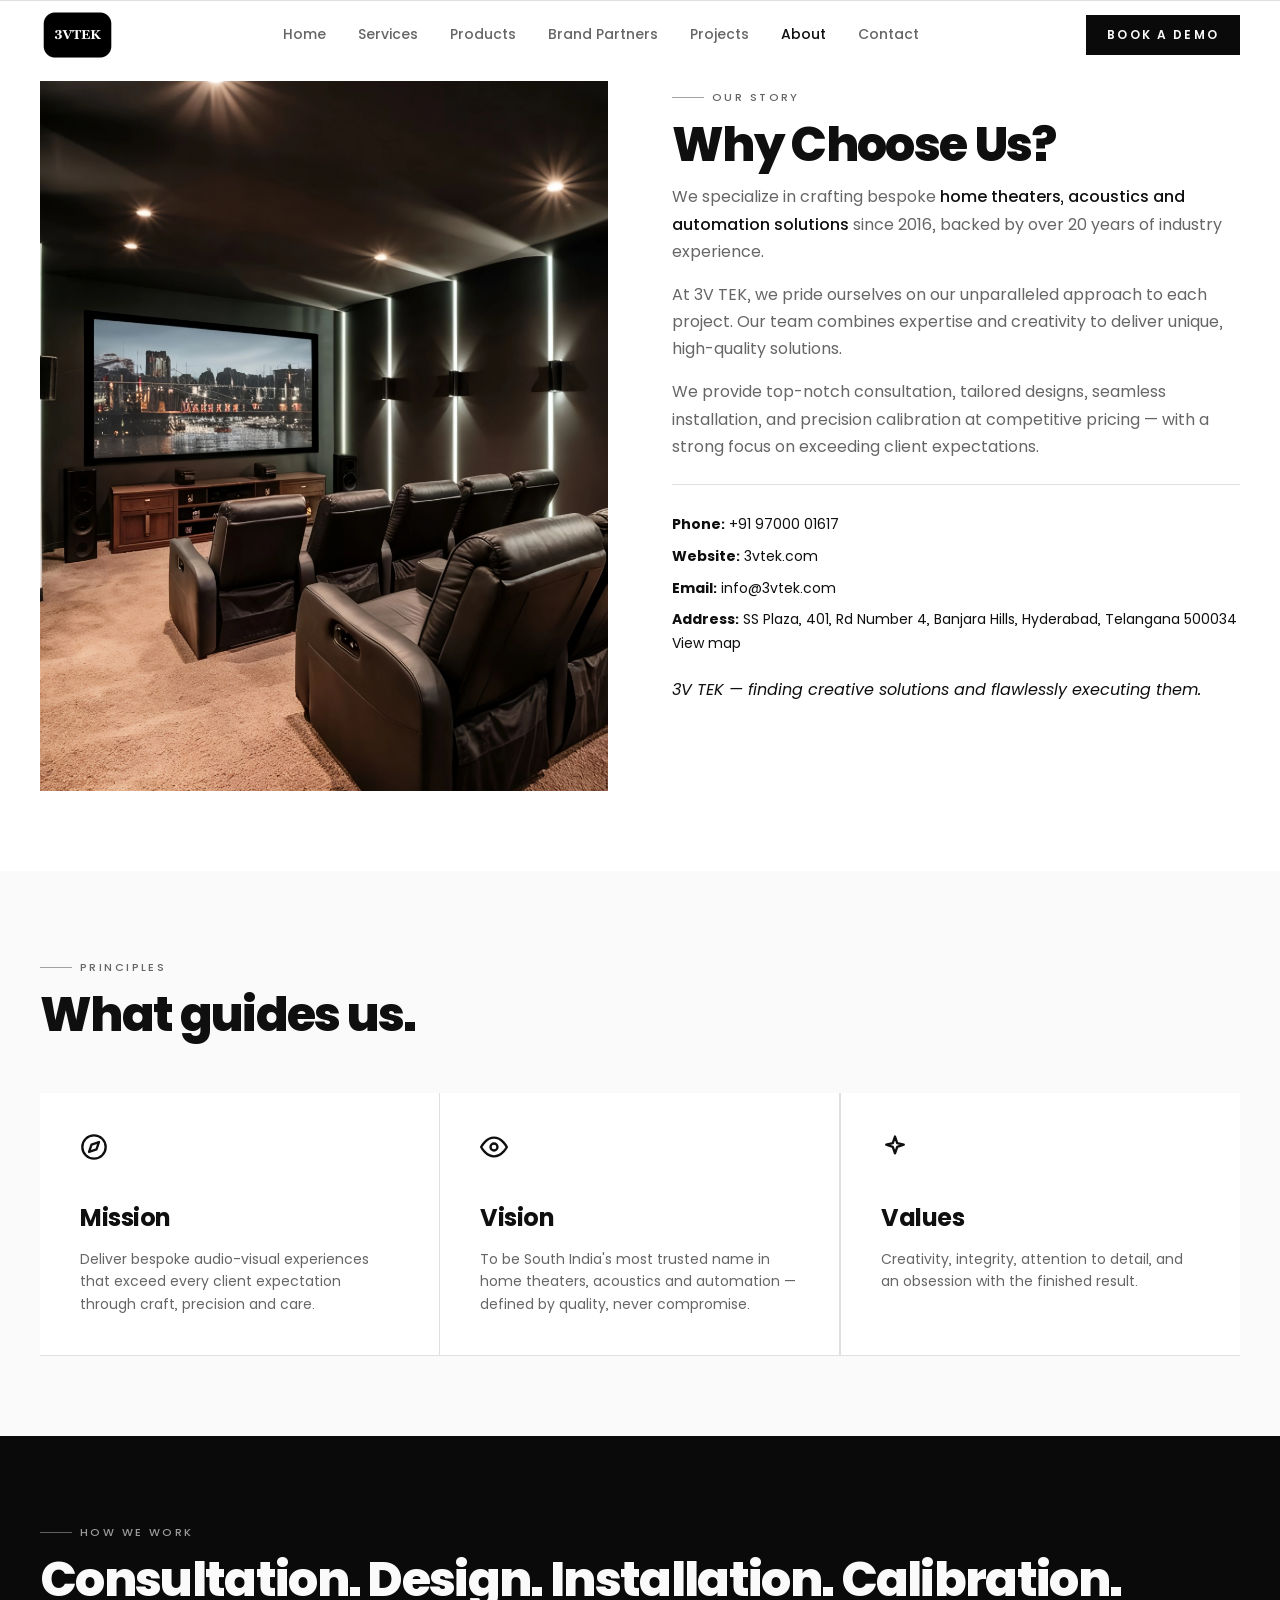
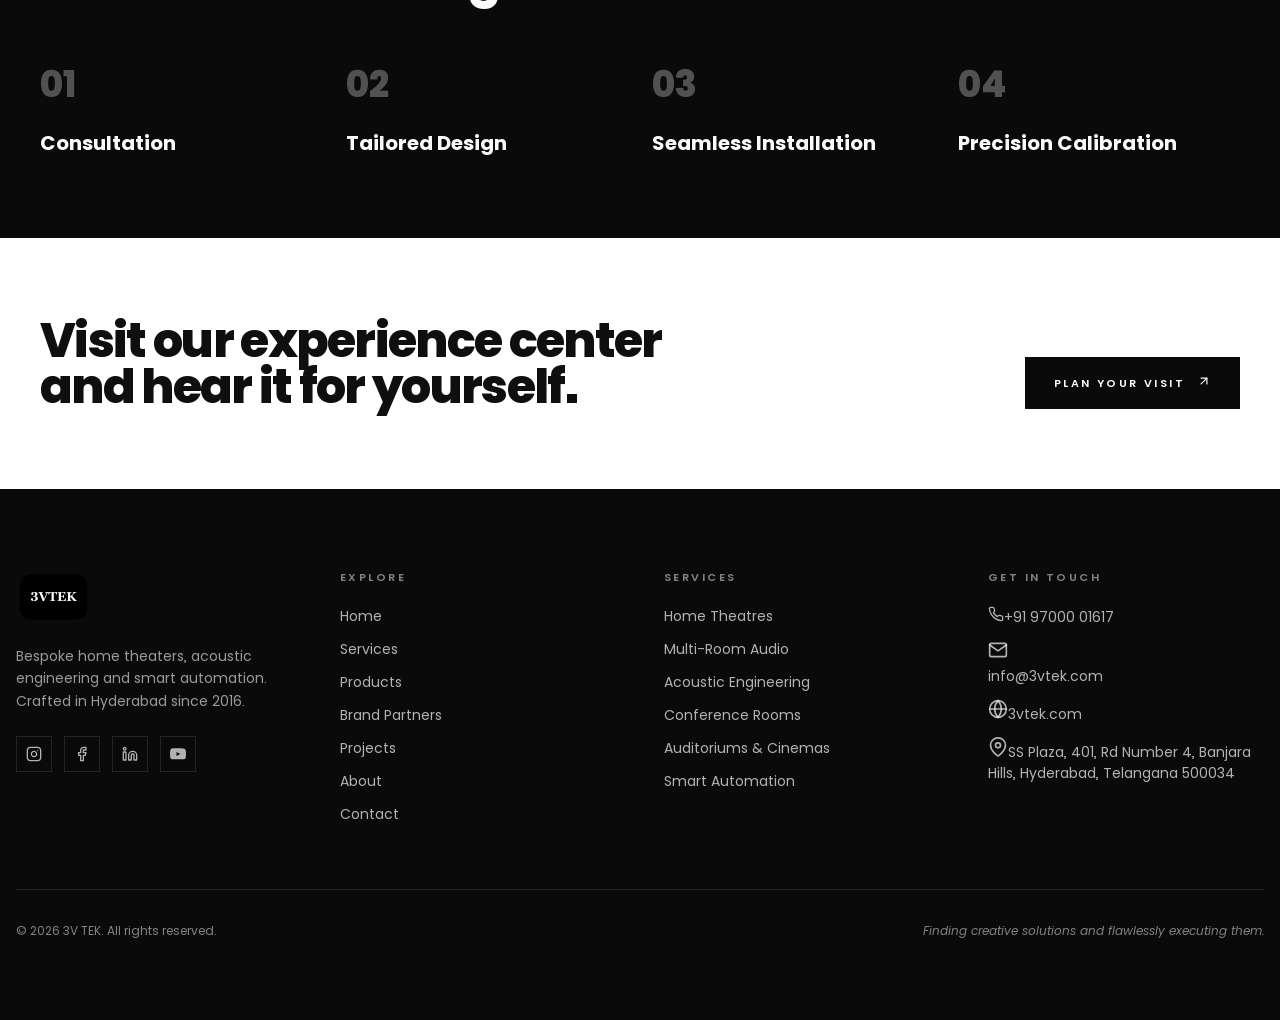
==== about.html @ 6e86623e "Initial Upload" ====
<!doctype html>
<html lang="en">

<head>
  <meta charset="UTF-8" />
  <meta name="viewport" content="width=device-width, initial-scale=1.0" />
  <title>About 3V TEK — Bespoke Home Theaters, Acoustics & Automation</title>
  <meta name="description"
    content="Since 2016 and backed by 20+ years of expertise, 3V TEK delivers bespoke home theaters, acoustic engineering and automation from our Banjara Hills experience center." />
  <link rel="canonical" href="https://3vtek.com/about" />
  <link rel="preconnect" href="https://fonts.googleapis.com" />
  <link rel="preconnect" href="https://fonts.gstatic.com" crossorigin />
  <link href="https://fonts.googleapis.com/css2?family=Poppins:wght@300;400;500;600;700;800;900&display=swap"
    rel="stylesheet" />
  <link rel="stylesheet" href="css/styles.css" />
</head>

<body>
  <!-- <section class="page-hero">
    <div class="container-3v" style="display:grid;gap:3rem;">
      <div class="reveal"><span class="eyebrow muted">About</span>
        <h1 class="text-balance"><span class="italic-light">Greetings from 3V TEK.</span></h1>
      </div>
      <div class="reveal" data-delay="120">
        <p style="max-width:32rem;">Crafting home theaters, acoustics and automation since 2016 — backed by 20+
          years of industry expertise.</p>
      </div>
    </div>
  </section> -->

  <section class="section border-t">
    <div class="container-3v about-grid">
      <div class="reveal">
        <div class="about-img">
          <img src="assets\Project-images\Home-Theatre.webp" alt="3V TEK experience center in Banjara Hills, Hyderabad"
            loading="lazy" />
        </div>
      </div>
      <div class="reveal story" data-delay="120">
        <span class="eyebrow muted">Our story</span>
        <h2 class="display text-balance">Why Choose Us?</h2>
        <p>We specialize in crafting bespoke <strong style="color:var(--foreground);font-weight:500;">home theaters,
            acoustics and automation solutions</strong> since 2016, backed by over 20 years of industry experience.</p>
        <p>At 3V TEK, we pride ourselves on our unparalleled approach to each project. Our team combines expertise and
          creativity to deliver unique, high-quality solutions.</p>
        <p>We provide top-notch consultation, tailored designs, seamless installation, and precision calibration at
          competitive pricing — with a strong focus on exceeding client expectations.</p>
        <div class="deets">
          <p><strong>Phone:</strong> <a href="tel:9700001617" class="link-underline">+91 97000 01617</a></p>
          <p><strong>Website:</strong> <a href="https://3vtek.com/" class="link-underline">3vtek.com</a></p>
          <p><strong>Email:</strong> <a href="mailto:info@3vtek.com" class="link-underline">info@3vtek.com</a></p>
          <p><strong>Address:</strong> SS Plaza, 401, Rd Number 4, Banjara Hills, Hyderabad, Telangana 500034<br /><a
              href="https://maps.app.goo.gl/NXw88sERJRh9C4dh9" target="_blank" rel="noreferrer"
              class="link-underline">View map</a></p>
        </div>
        <p style="margin-top:1.25rem;"><em style="color:var(--foreground);">3V TEK — finding creative solutions and
            flawlessly executing them.</em></p>
      </div>
    </div>
  </section>

  <section class="section bg-soft">
    <div class="container-3v">
      <div class="reveal"><span class="eyebrow muted">Principles</span>
        <h2 class="display mt-4">What guides us.</h2>
      </div>
      <div class="principles" id="principles"></div>
    </div>
  </section>

  <section class="section bg-ink">
    <div class="container-3v">
      <div class="reveal"><span class="eyebrow" style="color:rgba(250,250,250,0.6);">How we work</span>
        <h2 class="display mt-4">Consultation. Design. Installation. Calibration.</h2>
      </div>
      <div class="grid-4 mt-14" id="hww"></div>
    </div>
  </section>

  <section class="section">
    <div class="container-3v cta-end">
      <div class="reveal">
        <h2 class="display text-balance" style="max-width:40rem;">Visit our experience center and hear it for yourself.
        </h2>
      </div>
      <a href="contact.html" class="btn btn-ink">Plan your visit <span id="cta"></span></a>
    </div>
  </section>

  <script src="js/site.js"></script>
  <script>
    window.initSite();
    document.getElementById("cta").innerHTML = window.ICON.arrowUpRight;
    var pr = [{
        Icon: window.ICON.compass,
        t: "Mission",
        d: "Deliver bespoke audio-visual experiences that exceed every client expectation through craft, precision and care."
      },
      {
        Icon: window.ICON.eye,
        t: "Vision",
        d: "To be South India's most trusted name in home theaters, acoustics and automation — defined by quality, never compromise."
      },
      {
        Icon: window.ICON.sparkles,
        t: "Values",
        d: "Creativity, integrity, attention to detail, and an obsession with the finished result."
      },
    ];
    document.getElementById("principles").innerHTML = pr.map(function (p, i) {
      return '<div class="reveal" data-delay="' + (i * 80) + '">' + p.Icon + '<h3>' + p.t + '</h3><p>' + p.d +
        '</p></div>';
    }).join("");

    var hww = ["Consultation", "Tailored Design", "Seamless Installation", "Precision Calibration"];
    document.getElementById("hww").innerHTML = hww.map(function (s, i) {
      return '<div class="reveal" data-delay="' + (i * 80) +
        '"><div style="font-family:Poppins;font-weight:800;font-size:2.25rem;color:rgba(250,250,250,0.3);">0' + (i +
          1) + '</div><div style="margin-top:1rem;font-family:Poppins;font-size:1.25rem;font-weight:700;">' + s +
        '</div></div>';
    }).join("");

    window.initReveal();
  </script>
</body>

</html>
---- css/styles.css ----
/* 3V TEK — Static Site Styles (compiled, no Tailwind) */

:root {
  --background: #ffffff;
  --foreground: #0f0f0f;
  --muted: #f5f5f5;
  --muted-foreground: #666666;
  --border: #e0e0e0;
  --hairline: #e0e0e0;
  --hairline-dark: #242424;
  --ink: #0a0a0a;
  --ink-foreground: #fafafa;
  --paper: #ffffff;
  --paper-soft: #fafafa;
  --transition-smooth: cubic-bezier(0.22, 1, 0.36, 1);
  --shadow-soft: 0 10px 30px -12px rgba(0, 0, 0, 0.18);
  --shadow-elevated: 0 30px 60px -20px rgba(0, 0, 0, 0.35);
}

* {
  box-sizing: border-box;
  margin: 0;
  padding: 0;
}

html {
  scroll-behavior: smooth;
  -webkit-font-smoothing: antialiased;
  -moz-osx-font-smoothing: grayscale;
}

body {
  font-family: 'Poppins', system-ui, sans-serif;
  background: var(--background);
  color: var(--foreground);
  line-height: 1.5;
  font-feature-settings: "ss01", "cv11";
}

img,
video,
iframe {
  display: block;
  max-width: 100%;
}

a {
  color: inherit;
  text-decoration: none;
}

button {
  font: inherit;
  cursor: pointer;
  border: none;
  background: none;
  color: inherit;
}

input,
textarea,
select {
  font: inherit;
  color: inherit;
}

h1,
h2,
h3,
h4,
h5,
h6 {
  font-family: 'Poppins', sans-serif;
  letter-spacing: -0.02em;
  font-weight: 700;
}

::selection {
  background: var(--ink);
  color: var(--ink-foreground);
}

/* Layout helpers */
.container-3v {
  width: 100%;
  max-width: 1280px;
  margin: 0 auto;
  padding: 0 1.5rem;
}

@media (min-width: 768px) {
  .container-3v {
    padding: 0 2.5rem;
  }
}

.eyebrow {
  display: inline-flex;
  align-items: center;
  gap: .5rem;
  font-size: 11px;
  font-weight: 500;
  text-transform: uppercase;
  letter-spacing: 0.22em;
}

.eyebrow::before {
  content: "";
  display: inline-block;
  height: 1px;
  width: 32px;
  background: currentColor;
  opacity: .6;
}

.display {
  font-family: 'Poppins', sans-serif;
  font-weight: 800;
  letter-spacing: -0.035em;
  line-height: 0.95;
}

.italic-light {
  font-style: italic;
  font-weight: 300;
}

.text-balance {
  text-wrap: balance;
}

/* Links */
.link-underline {
  position: relative;
  display: inline-block;
}

.link-underline::after {
  content: "";
  position: absolute;
  left: 0;
  bottom: -2px;
  height: 1px;
  width: 100%;
  background: currentColor;
  transform: scaleX(0);
  transform-origin: right;
  transition: transform .5s var(--transition-smooth);
}

.link-underline:hover::after {
  transform: scaleX(1);
  transform-origin: left;
}

/* Buttons */
.btn {
  display: inline-flex;
  align-items: center;
  gap: .75rem;
  padding: 1rem 1.75rem;
  font-size: 11px;
  font-weight: 600;
  text-transform: uppercase;
  letter-spacing: 0.22em;
  transition: background .3s, color .3s, border-color .3s;
  border: 1px solid transparent;
}

.btn-ink {
  background: var(--ink);
  color: var(--ink-foreground);
}

.btn-ink:hover {
  background: rgba(10, 10, 10, 0.85);
}

.btn-ink-foreground {
  background: var(--ink-foreground);
  color: var(--ink);
}

.btn-ink-foreground:hover {
  background: rgba(250, 250, 250, 0.9);
}

.btn-outline-ink {
  border-color: var(--ink);
  color: var(--ink);
}

.btn-outline-ink:hover {
  background: var(--ink);
  color: var(--ink-foreground);
}

.btn-outline-light {
  border-color: rgba(250, 250, 250, 0.4);
  color: var(--ink-foreground);
}

.btn-outline-light:hover {
  border-color: var(--ink-foreground);
}

/* Glass / grain */
.glass {
  background: rgba(255, 255, 255, 0.7);
  backdrop-filter: saturate(140%) blur(14px);
  -webkit-backdrop-filter: saturate(140%) blur(14px);
}

.glass-dark {
  background: rgba(10, 10, 10, 0.55);
  backdrop-filter: saturate(140%) blur(14px);
}

.grain {
  position: relative;
}

.grain::after {
  content: "";
  position: absolute;
  inset: 0;
  pointer-events: none;
  opacity: .06;
  mix-blend-mode: overlay;
  background-image: url("data:image/svg+xml;utf8,<svg xmlns='http://www.w3.org/2000/svg' width='180' height='180'><filter id='n'><feTurbulence type='fractalNoise' baseFrequency='0.9' numOctaves='2' stitchTiles='stitch'/></filter><rect width='100%25' height='100%25' filter='url(%23n)' opacity='0.7'/></svg>");
}

/* Reveal */
.reveal {
  opacity: 0;
  transform: translateY(28px);
  transition: opacity .9s var(--transition-smooth), transform .9s var(--transition-smooth);
  will-change: opacity, transform;
}

.reveal.is-visible {
  opacity: 1;
  transform: translateY(0);
}

/* Animations */
@keyframes fade-in {
  from {
    opacity: 0;
    transform: translateY(12px);
  }

  to {
    opacity: 1;
    transform: translateY(0);
  }
}

@keyframes marquee {
  from {
    transform: translateX(0);
  }

  to {
    transform: translateX(-50%);
  }
}

.animate-fade-in {
  animation: fade-in .6s var(--transition-smooth) both;
}

/* Navbar */
.navbar {
  position: fixed;
  inset: 0 0 auto 0;
  z-index: 50;
  transition: all .5s var(--transition-smooth);
  padding: 0.75rem 0;
  background: transparent;
}

.navbar.scrolled {
  padding: .75rem 0;
  background: rgba(255, 255, 255, 0.7);
  backdrop-filter: saturate(140%) blur(14px);
  border-bottom: 1px solid var(--hairline);
}

.navbar.on-dark:not(.scrolled) {
  color: var(--ink-foreground);
}

.nav-row {
  display: flex;
  align-items: center;
  justify-content: space-between;
  gap: 1rem;
}

.brand {
  display: flex;
  align-items: center;
  gap: .5rem;
  height: 45px;
}

.brand-mark {
  display: grid;
  place-items: center;
  width: 36px;
  height: 36px;
  background: var(--ink);
  color: var(--ink-foreground);
  font-weight: 900;
  font-size: 13px;
  letter-spacing: -0.05em;
}

.brand-name {
  font-weight: 800;
  letter-spacing: -0.02em;
  font-size: 1rem;
}

.brand-logo {
  height: 50px;
  width: auto;
  max-width: 150px;
  object-fit: contain;
}

@media (min-width: 768px) {
  .brand-name {
    font-size: 1.125rem;
  }

  .brand-logo {
    max-width: 180px;
  }
}

.nav-links {
  display: none;
  gap: 2rem;
  align-items: center;
}

@media (min-width: 768px) {
  .nav-links {
    display: flex;
  }
}

.nav-links a {
  font-size: 14px;
  font-weight: 500;
  color: var(--muted-foreground);
  transition: color .3s;
}

.nav-links a.active,
.nav-links a:hover {
  color: var(--foreground);
}

.navbar.on-dark:not(.scrolled) .nav-links a {
  color: rgba(250, 250, 250, 0.7);
}

.navbar.on-dark:not(.scrolled) .nav-links a.active,
.navbar.on-dark:not(.scrolled) .nav-links a:hover {
  color: var(--ink-foreground);
}

.nav-cta {
  display: none;
}

@media (min-width: 768px) {
  .nav-cta {
    display: inline-flex;
    padding: .625rem 1.25rem;
    font-size: 12px;
    letter-spacing: 0.18em;
  }
}

.nav-toggle {
  display: grid;
  place-items: center;
  width: 40px;
  height: 40px;
}

@media (min-width: 768px) {
  .nav-toggle {
    display: none;
  }
}

.nav-toggle svg {
  width: 22px;
  height: 22px;
}

/* Mobile menu */
.mobile-menu {
  position: fixed;
  inset: 0;
  z-index: 40;
  background: var(--ink);
  color: var(--ink-foreground);
  display: flex;
  flex-direction: column;
  justify-content: space-between;
  padding: 7rem 0 3rem;
  opacity: 0;
  pointer-events: none;
  transition: opacity .5s var(--transition-smooth);
}

.mobile-menu.open {
  opacity: 1;
  pointer-events: auto;
}

.mobile-menu nav {
  display: flex;
  flex-direction: column;
  gap: .25rem;
}

.mobile-menu nav a {
  display: block;
  padding: .75rem 0;
  font-family: 'Poppins';
  font-weight: 800;
  font-size: 2.25rem;
  letter-spacing: -0.02em;
  color: rgba(250, 250, 250, 0.6);
  transform: translateY(16px);
  opacity: 0;
  transition: all .5s var(--transition-smooth);
}

.mobile-menu.open nav a {
  transform: translateY(0);
  opacity: 1;
}

.mobile-menu nav a.active {
  color: var(--ink-foreground);
}

.mobile-meta {
  font-size: 14px;
  color: rgba(250, 250, 250, 0.7);
  display: flex;
  flex-direction: column;
  gap: .5rem;
}

.mobile-meta .small {
  font-size: 12px;
}

/* Footer */
.footer {
  background: var(--ink);
  color: var(--ink-foreground);
}

.footer-wrap {
  padding: 5rem 1rem;
}

.footer-grid {
  display: grid;
  gap: 3rem;
  grid-template-columns: 1fr;
}

@media (min-width: 768px) {
  .footer-grid {
    grid-template-columns: repeat(4, 1fr);
  }
}

.footer h4 {
  font-size: 11px;
  font-weight: 600;
  text-transform: uppercase;
  letter-spacing: 0.22em;
  color: rgba(250, 250, 250, 0.5);
  margin-bottom: 1.25rem;
}

.footer ul {
  list-style: none;
  display: flex;
  flex-direction: column;
  gap: .75rem;
  font-size: 14px;
  color: rgba(250, 250, 250, 0.7);
}

.footer a:hover {
  color: var(--ink-foreground);
}

.footer .meta {
  margin-top: 1.25rem;
  font-size: 14px;
  line-height: 1.6;
  color: rgba(250, 250, 250, 0.6);
}

.footer-brand {
  height: 5cap;
  margin-bottom: 1rem;
}

.footer .socials {
  display: flex;
  gap: .75rem;
  margin-top: 1.5rem;
}

.footer .socials a {
  display: grid;
  place-items: center;
  width: 36px;
  height: 36px;
  border: 1px solid var(--hairline-dark);
  color: rgba(250, 250, 250, 0.7);
  transition: all .3s;
}

.footer .socials a:hover {
  background: var(--ink-foreground);
  color: var(--ink);
}

.footer-bottom {
  margin-top: 4rem;
  padding-top: 2rem;
  border-top: 1px solid var(--hairline-dark);
  font-size: 12px;
  color: rgba(250, 250, 250, 0.5);
  display: flex;
  flex-direction: column;
  gap: 1rem;
  align-items: flex-start;
  justify-content: space-between;
}

@media (min-width: 768px) {
  .footer-bottom {
    flex-direction: row;
    align-items: center;
  }
}

.footer-bottom .it {
  font-style: italic;
}

/* HERO (home) */
.hero {
  position: relative;
  height: 100vh;
  min-height: 640px;
  width: 100%;
  overflow: hidden;
  color: var(--ink-foreground);
}

.hero video,
.hero img.bg {
  position: absolute;
  inset: 0;
  height: 100%;
  width: 100%;
  object-fit: cover;
}

.hero .vignette {
  position: absolute;
  inset: 0;
  background: radial-gradient(ellipse at center, rgba(0, 0, 0, 0) 40%, rgba(0, 0, 0, 0.7) 100%);
}

.hero .ink-overlay {
  position: absolute;
  inset: 0;
  background: rgba(10, 10, 10, 0.6);
}

.hero-content {
  position: relative;
  z-index: 10;
  height: 100%;
  display: flex;
  align-items: flex-end;
  padding-bottom: 5rem;
}

@media (min-width: 768px) {
  .hero-content {
    padding-bottom: 7rem;
  }
}

.hero h1 {
  font-weight: 800;
  letter-spacing: -0.035em;
  line-height: 0.95;
  margin-top: 1.5rem;
  font-size: clamp(2.75rem, 8vw, 6.5rem);
}

.hero p {
  margin-top: 2rem;
  max-width: 36rem;
  font-size: 1rem;
  color: rgba(250, 250, 250, 0.75);
  line-height: 1.7;
}

@media (min-width: 768px) {
  .hero p {
    font-size: 1.125rem;
  }
}

.hero .cta-row {
  margin-top: 2.5rem;
  display: flex;
  flex-wrap: wrap;
  gap: 1rem;
}

.hero .scroll-hint {
  position: absolute;
  right: 1.5rem;
  bottom: 2rem;
  z-index: 10;
  display: none;
  align-items: center;
  gap: .75rem;
  font-size: 10px;
  text-transform: uppercase;
  letter-spacing: .3em;
  color: rgba(250, 250, 250, 0.6);
}

@media (min-width: 768px) {
  .hero .scroll-hint {
    display: flex;
  }
}

.hero .scroll-hint::before {
  content: "";
  height: 1px;
  width: 40px;
  background: currentColor;
}

/* Sections */
.section {
  padding: clamp(3.5rem, 5vw, 8rem) 0;
}

@media (min-width: 768px) {
  .section {
    padding: clamp(5rem, 6vw, 9rem) 0;
  }
}

.section-sm {
  padding: clamp(2.5rem, 4vw, 4.5rem) 0;
}

.section.bg-soft {
  background: var(--paper-soft);
}

.section.bg-ink {
  background: var(--ink);
  color: var(--ink-foreground);
}

.section.border-t {
  border-top: 1px solid var(--hairline);
}

.section.border-y {
  border-top: 1px solid var(--hairline);
  border-bottom: 1px solid var(--hairline);
}

.section .border-t-dark {
  border-top: 1px solid var(--hairline-dark);
}

.section h2.display {
  font-size: clamp(1.875rem, 4vw, 3rem);
}

.section h2.display.lg {
  font-size: clamp(2rem, 5vw, 4rem);
}

.section .lead {
  margin-top: 1.5rem;
  max-width: 42rem;
  color: var(--muted-foreground);
  line-height: 1.7;
}

.section.bg-ink .lead {
  color: rgba(250, 250, 250, 0.7);
}

.flex-between {
  display: flex;
  flex-wrap: wrap;
  align-items: flex-end;
  justify-content: space-between;
  gap: 1.5rem;
}

/* Page hero (interior pages) */
.page-hero {
  padding: 10rem 0 4rem;
}

@media (min-width: 768px) {
  .page-hero {
    padding: 13rem 0 6rem;
  }
}

.page-hero h1 {
  font-weight: 800;
  letter-spacing: -0.035em;
  line-height: 0.95;
  margin-top: 1.5rem;
  font-size: clamp(3rem, 7vw, 6rem);
}

.page-hero p {
  margin-top: 2rem;
  max-width: 42rem;
  color: var(--muted-foreground);
  line-height: 1.7;
  font-size: 1rem;
}

@media (min-width: 768px) {
  .page-hero p {
    font-size: 1.125rem;
  }
}

.page-hero.center {
  text-align: center;
}

.page-hero.center p {
  margin-left: auto;
  margin-right: auto;
}

/* Card grids */
.grid-3 {
  display: grid;
  gap: 1.5rem;
  grid-template-columns: 1fr;
}

@media (min-width: 768px) {
  .grid-3 {
    grid-template-columns: repeat(3, 1fr);
  }
}

.grid-2 {
  display: grid;
  gap: 1.5rem;
  grid-template-columns: 1fr;
}

@media (min-width: 768px) {
  .grid-2 {
    grid-template-columns: repeat(2, 1fr);
  }
}

.grid-4 {
  display: grid;
  gap: 1.5rem;
  grid-template-columns: 1fr 1fr;
}

@media (min-width: 768px) {
  .grid-4 {
    grid-template-columns: repeat(4, 1fr);
  }
}

/* Service / project image cards */
.image-card {
  position: relative;
  display: block;
  overflow: hidden;
  background: var(--ink);
  color: var(--ink-foreground);
}

.image-card .ratio {
  aspect-ratio: 4 / 5;
  overflow: hidden;
}

.image-card img {
  width: 100%;
  height: 100%;
  object-fit: cover;
  opacity: 0.7;
  transition: transform .7s var(--transition-smooth), opacity .7s;
}

.image-card:hover img {
  transform: scale(1.05);
  opacity: 0.9;
}

.image-card .overlay {
  position: absolute;
  inset: 0;
  background: linear-gradient(to top, var(--ink), rgba(10, 10, 10, 0.4) 50%, transparent);
}

.image-card .body {
  position: absolute;
  inset: 0;
  padding: 1.5rem;
  display: flex;
  flex-direction: column;
  justify-content: space-between;
}

@media (min-width: 768px) {
  .image-card .body {
    padding: 2rem;
  }
}

.image-card .body h3 {
  font-size: 1.5rem;
  font-weight: 800;
  letter-spacing: -0.02em;
}

@media (min-width: 768px) {
  .image-card .body h3 {
    font-size: 1.875rem;
  }
}

.image-card .body p {
  margin-top: .75rem;
  font-size: 14px;
  color: rgba(250, 250, 250, 0.75);
  line-height: 1.6;
}

.image-card .body .more {
  margin-top: 1.25rem;
  display: inline-flex;
  gap: .5rem;
  font-size: 11px;
  font-weight: 600;
  text-transform: uppercase;
  letter-spacing: 0.22em;
}

/* Acoustic small cards */
.tile {
  position: relative;
  display: block;
  overflow: hidden;
  background: var(--ink);
  color: var(--ink-foreground);
}

.tile .ratio {
  aspect-ratio: 5 / 4;
  overflow: hidden;
}

.tile img {
  width: 100%;
  height: 100%;
  object-fit: cover;
  opacity: 0.9;
  transition: transform .7s var(--transition-smooth), opacity .7s;
}

.tile:hover img {
  transform: scale(1.05);
  opacity: 1;
}

.tile .scrim {
  position: absolute;
  inset: 0;
  background: rgba(10, 10, 10, 0.3);
  transition: background .5s;
}

.tile:hover .scrim {
  background: rgba(10, 10, 10, 0.15);
}

.tile .label {
  position: absolute;
  left: 1.5rem;
  right: 1.5rem;
  bottom: 1.25rem;
  display: flex;
  align-items: center;
  justify-content: space-between;
}

.tile .label h3 {
  font-size: 1.125rem;
  font-weight: 800;
  letter-spacing: -0.02em;
}

@media (min-width: 768px) {
  .tile .label h3 {
    font-size: 1.25rem;
  }
}

/* Stats */
.stats-grid {
  margin-top: 4rem;
  display: grid;
  grid-template-columns: 1fr 1fr;
  gap: 3rem 1rem;
}

@media (min-width: 768px) {
  .stats-grid {
    grid-template-columns: repeat(4, 1fr);
  }
}

.stat-num {
  font-family: 'Poppins';
  font-weight: 800;
  letter-spacing: -0.03em;
  font-size: clamp(3rem, 6vw, 4.5rem);
}

.stat-label {
  margin-top: .75rem;
  font-size: 12px;
  text-transform: uppercase;
  letter-spacing: 0.22em;
  color: rgba(250, 250, 250, 0.55);
}

/* Marquee */
.marquee-section {
  padding: 3.5rem 0;
  border-top: 1px solid var(--hairline);
  border-bottom: 1px solid var(--hairline);
  overflow: hidden;
}

.marquee-mask {
  position: relative;
  display: flex;
  overflow: hidden;
  -webkit-mask-image: linear-gradient(to right, transparent, black 8%, black 92%, transparent);
  mask-image: linear-gradient(to right, transparent, black 8%, black 92%, transparent);
}

.marquee-track {
  display: flex;
  flex-shrink: 0;
  align-items: center;
  gap: 4rem;
  padding-right: 4rem;
  white-space: nowrap;
  animation: marquee 60s linear infinite;
}

.marquee-item {
  display: flex;
  place-items: center;
  flex-shrink: 0;
  object-fit: contain;
  padding: 0.5rem;
  align-items: center;
  justify-content: center;
  height: 5rem;
  width: 12rem;
}

.marquee-item img {
  max-height: 100%;
  max-width: 100%;
  object-fit: contain;
  opacity: 0.7;
  filter: grayscale(100%);
  transition: opacity .5s, filter .5s;
}

.marquee-mask:hover .marquee-track {
  animation-play-state: paused;
}

.marquee-item:hover img {
  opacity: 1;
  filter: none;
}

.marquee-fallback {
  font-family: 'Poppins';
  font-size: 1.125rem;
  font-weight: 700;
  letter-spacing: -0.02em;
  color: rgba(15, 15, 15, 0.8);
}

/* Testimonial */
.testimonial {
  text-align: center;
  max-width: 70rem;
  margin: 0 auto;
}

.testimonial .eyebrow {
  justify-content: center;
  margin: 0 auto 1.5rem;
  max-width: 18rem;
}

.testimonial p.quote {
  margin-top: 1.5rem;
  font-family: 'Poppins';
  /* font-weight: 800; */
  letter-spacing: -0.03em;
  line-height: 1.5;
  /* font-size: clamp(1rem, 2.4vw, 1.4rem); */
  max-width: 72ch;
}

.testimonial .who {
  margin-top: 1.5rem;
  font-size: 0.95rem;
  text-transform: uppercase;
  letter-spacing: 0.18em;
  color: var(--muted-foreground);
}

/* Process grid */
.process {
  display: grid;
  gap: 1px;
  background: var(--hairline);
  margin-top: 3.5rem;
}

@media (min-width: 768px) {
  .process {
    grid-template-columns: repeat(4, 1fr);
  }
}

.process>div {
  background: var(--background);
  padding: 2.5rem;
}

.process .num {
  font-family: 'Poppins';
  font-weight: 800;
  font-size: 3rem;
  color: rgba(15, 15, 15, 0.15);
}

.process h3 {
  margin-top: 1.5rem;
  font-size: 1.25rem;
  font-weight: 700;
}

.process p {
  margin-top: .5rem;
  font-size: 14px;
  color: var(--muted-foreground);
  line-height: 1.6;
}

/* About story image */
.about-grid {
  display: grid;
  gap: 3rem;
  grid-template-columns: 1fr;
}

@media (min-width: 768px) {
  .about-grid {
    grid-template-columns: 1fr 1fr;
    gap: 4rem;
  }
}

.about-img {
  aspect-ratio: 4/5;
  overflow: hidden;
  background: var(--ink);
}

.about-img img {
  width: 100%;
  height: 100%;
  object-fit: cover;
}

.story h2 {
  font-size: clamp(1.5rem, 3vw, 2.25rem);
  margin-top: 1rem;
}

.story p {
  margin-top: 1rem;
  color: var(--muted-foreground);
  line-height: 1.7;
}

.story .deets {
  border-top: 1px solid var(--hairline);
  padding-top: 1.25rem;
  margin-top: 1.5rem;
  font-size: 14px;
}

.story .deets p {
  margin-top: .5rem;
  color: var(--foreground);
}

.story em {
  font-style: italic;
}

/* Principles */
.principles {
  display: grid;
  gap: 1px;
  background: var(--hairline);
  margin-top: 3.5rem;
}

@media (min-width: 768px) {
  .principles {
    grid-template-columns: repeat(3, 1fr);
  }
}

.principles>div {
  background: var(--background);
  padding: 2.5rem;
}

.principles svg {
  width: 28px;
  height: 28px;
}

.principles h3 {
  margin-top: 2rem;
  font-size: 1.5rem;
  font-weight: 700;
}

.principles p {
  margin-top: .75rem;
  font-size: 14px;
  color: var(--muted-foreground);
  line-height: 1.6;
}

/* Contact form */
.contact-grid {
  display: grid;
  gap: 4rem;
  grid-template-columns: 1fr;
}

@media (min-width: 768px) {
  .contact-grid {
    grid-template-columns: 7fr 5fr;
  }
}

.contact-form .row {
  display: grid;
  gap: 1.5rem;
  grid-template-columns: 1fr;
}

@media (min-width: 640px) {
  .contact-form .row {
    grid-template-columns: 1fr 1fr;
  }
}

.contact-form label {
  display: block;
  font-size: 11px;
  font-weight: 600;
  text-transform: uppercase;
  letter-spacing: 0.22em;
  color: var(--muted-foreground);
}

.contact-form .field {
  margin-top: 1.5rem;
}

.contact-form .row .field {
  margin-top: 0;
}

.contact-form input,
.contact-form textarea {
  display: block;
  width: 100%;
  background: transparent;
  border: 0;
  border-bottom: 1px solid var(--hairline);
  padding: .75rem 0;
  font-size: 1rem;
  outline: none;
  transition: border-color .3s;
  margin-top: .5rem;
  border-radius: 0;
  resize: none;
}

.contact-form input:focus,
.contact-form textarea:focus {
  border-color: var(--ink);
}

.contact-form button {
  margin-top: 2rem;
}

.contact-info {
  padding-top: 0;
}

@media (min-width: 768px) {
  .contact-info {
    padding-left: 2.5rem;
    border-left: 1px solid var(--hairline);
  }
}

.contact-info ul {
  list-style: none;
  margin-top: 2rem;
  display: flex;
  flex-direction: column;
  gap: 1.75rem;
}

.contact-info li {
  display: flex;
  gap: 1rem;
  align-items: flex-start;
}

.contact-info li svg {
  width: 20px;
  height: 20px;
  margin-top: .25rem;
  flex-shrink: 0;
}

.contact-info .lbl {
  font-size: 11px;
  text-transform: uppercase;
  letter-spacing: 0.22em;
  color: var(--muted-foreground);
}

.contact-info a {
  display: block;
  margin-top: .25rem;
}

.contact-info .big {
  font-family: 'Poppins';
  font-weight: 600;
  font-size: 1.125rem;
}

.contact-note {
  margin-top: 2.5rem;
  padding: 1.25rem;
  background: var(--paper-soft);
  border: 1px solid var(--hairline);
  font-size: 14px;
  color: var(--muted-foreground);
  line-height: 1.6;
}

.contact-note strong {
  color: var(--foreground);
}

.map-wrap {
  aspect-ratio: 16/7;
  background: var(--paper-soft);
}

.map-wrap iframe {
  width: 100%;
  height: 100%;
  border: 0;
  filter: grayscale(100%);
}

/* Toast */
.toast-root {
  position: fixed;
  right: 1rem;
  bottom: 1rem;
  z-index: 200;
  display: flex;
  flex-direction: column;
  gap: .5rem;
}

.toast {
  background: var(--ink);
  color: var(--ink-foreground);
  padding: 1rem 1.25rem;
  box-shadow: var(--shadow-elevated);
  min-width: 260px;
  max-width: 360px;
  opacity: 0;
  transform: translateY(10px);
  transition: all .35s var(--transition-smooth);
}

.toast.show {
  opacity: 1;
  transform: translateY(0);
}

.toast .t-title {
  font-size: 13px;
  font-weight: 600;
}

.toast .t-desc {
  font-size: 12px;
  color: rgba(250, 250, 250, 0.7);
  margin-top: .25rem;
}

.toast.error {
  background: #b91c1c;
  color: white;
}

/* Brand Partners grid */
.brand-grid {
  display: grid;
  gap: 1px;
  background: var(--hairline);
  grid-template-columns: repeat(2, 1fr);
}

@media (min-width: 640px) {
  .brand-grid {
    grid-template-columns: repeat(3, 1fr);
  }
}

@media (min-width: 768px) {
  .brand-grid {
    grid-template-columns: repeat(4, 1fr);
  }
}

@media (min-width: 1024px) {
  .brand-grid {
    grid-template-columns: repeat(5, 1fr);
  }
}

.brand-cell {
  position: relative;
  display: flex;
  align-items: center;
  justify-content: center;
  aspect-ratio: 5/3;
  background: var(--background);
  padding: 1.5rem;
  overflow: hidden;
  transition: all .5s;
}

.brand-cell .sweep {
  position: absolute;
  inset: 0;
  transform: translateX(-100%);
  pointer-events: none;
  background: linear-gradient(to right, transparent, rgba(15, 15, 15, 0.05), transparent);
  transition: transform .7s var(--transition-smooth);
}

.brand-cell:hover .sweep {
  transform: translateX(100%);
}

.brand-cell .corner {
  position: absolute;
  width: 12px;
  height: 12px;
  border: 0 solid var(--hairline);
  opacity: 0;
  transition: opacity .5s;
}

.brand-cell:hover .corner {
  opacity: 1;
}

.brand-cell .c-tl {
  left: 8px;
  top: 8px;
  border-left-width: 1px;
  border-top-width: 1px;
}

.brand-cell .c-tr {
  right: 8px;
  top: 8px;
  border-right-width: 1px;
  border-top-width: 1px;
}

.brand-cell .c-bl {
  left: 8px;
  bottom: 8px;
  border-left-width: 1px;
  border-bottom-width: 1px;
}

.brand-cell .c-br {
  right: 8px;
  bottom: 8px;
  border-right-width: 1px;
  border-bottom-width: 1px;
}

.brand-cell img {
  position: relative;
  max-height: 48px;
  width: auto;
  max-width: 75%;
  object-fit: contain;
  opacity: 0.8;
  filter: grayscale(100%);
  transition: all .5s var(--transition-smooth);
}

@media (min-width: 768px) {
  .brand-cell img {
    max-height: 56px;
  }
}

.brand-cell:hover img {
  opacity: 1;
  filter: none;
  transform: scale(1.1);
}

.brand-cell .wordmark {
  position: relative;
  font-family: 'Poppins';
  font-weight: 800;
  font-size: 1rem;
  letter-spacing: -0.02em;
  color: rgba(15, 15, 15, 0.85);
  text-align: center;
}

@media (min-width: 768px) {
  .brand-cell .wordmark {
    font-size: 1.125rem;
  }
}

.brand-cell .label-hover {
  position: absolute;
  left: 50%;
  bottom: 8px;
  transform: translateX(-50%) translateY(8px);
  font-size: 9px;
  font-weight: 600;
  text-transform: uppercase;
  letter-spacing: 0.22em;
  color: var(--muted-foreground);
  opacity: 0;
  transition: all .5s;
}

.brand-cell:hover .label-hover {
  transform: translateX(-50%) translateY(0);
  opacity: 1;
}

.brand-stats {
  margin-top: 2.5rem;
  display: flex;
  align-items: center;
  justify-content: center;
  gap: 1.5rem;
  font-size: 12px;
  font-weight: 600;
  text-transform: uppercase;
  letter-spacing: 0.22em;
  color: var(--muted-foreground);
}

.brand-stats .num {
  font-family: 'Poppins';
  font-size: 1.5rem;
  font-weight: 800;
  color: var(--foreground);
  margin-right: .5rem;
}

.brand-stats .sep {
  width: 1px;
  height: 12px;
  background: var(--hairline);
}

/* Products page */
.filter-bar {
  position: sticky;
  top: 64px;
  z-index: 30;
  background: rgba(255, 255, 255, 0.85);
  backdrop-filter: blur(10px);
  border-top: 1px solid var(--hairline);
  border-bottom: 1px solid var(--hairline);
}

.chip-row {
  overflow-x: auto;
  scrollbar-width: thin;
}

.chips {
  display: flex;
  min-width: max-content;
  gap: .5rem;
  padding: 1rem 0;
  align-items: center;
}

.chip {
  padding: .5rem 1rem;
  font-size: 11px;
  font-weight: 600;
  text-transform: uppercase;
  letter-spacing: 0.2em;
  color: var(--muted-foreground);
  transition: all .3s;
  white-space: nowrap;
}

.chip:hover {
  color: var(--foreground);
}

.chip.active {
  background: var(--ink);
  color: var(--ink-foreground);
}

.chip-sm {
  padding: .375rem .75rem;
  font-size: 10px;
  border: 1px solid var(--hairline);
}

.chip-sm.active {
  background: var(--ink);
  color: var(--ink-foreground);
  border-color: var(--ink);
}

.chip-sm:hover {
  border-color: var(--ink);
  color: var(--foreground);
}

.tools-row {
  display: flex;
  flex-direction: column;
  gap: .75rem;
  padding: .75rem 0;
  border-top: 1px solid var(--hairline);
}

@media (min-width: 768px) {
  .tools-row {
    flex-direction: row;
    align-items: center;
    justify-content: space-between;
  }
}

.tool-group {
  display: flex;
  flex-wrap: wrap;
  align-items: center;
  gap: .5rem;
}

.search-wrap {
  position: relative;
}

.search-wrap svg {
  position: absolute;
  left: .75rem;
  top: 50%;
  transform: translateY(-50%);
  width: 16px;
  height: 16px;
  color: var(--muted-foreground);
  pointer-events: none;
}

.search-wrap input {
  height: 40px;
  min-width: 240px;
  border: 1px solid var(--hairline);
  background: var(--background);
  padding: 0 .75rem 0 2.25rem;
  font-size: 14px;
  outline: none;
  transition: border-color .3s;
}

.search-wrap input:focus {
  border-color: var(--ink);
}

@media (min-width: 768px) {
  .search-wrap input {
    width: 18rem;
  }
}

.dropdown {
  position: relative;
}

.dropdown-btn {
  display: inline-flex;
  align-items: center;
  gap: .5rem;
  height: 40px;
  padding: 0 1rem;
  border: 1px solid var(--hairline);
  font-size: 12px;
  font-weight: 600;
  text-transform: uppercase;
  letter-spacing: 0.18em;
  transition: all .3s;
}

.dropdown-btn:hover {
  border-color: var(--ink);
  background: var(--ink);
  color: var(--ink-foreground);
}

.dropdown-btn .badge {
  margin-left: .25rem;
  background: rgba(250, 250, 250, 0.15);
  padding: 2px 8px;
  border-radius: 999px;
  font-size: 10px;
}

.dropdown-panel {
  position: absolute;
  top: calc(100% + 4px);
  left: 0;
  min-width: 16rem;
  background: var(--background);
  border: 1px solid var(--hairline);
  box-shadow: var(--shadow-soft);
  padding: .5rem;
  z-index: 40;
  max-height: 320px;
  overflow-y: auto;
  display: none;
}

.dropdown.open .dropdown-panel {
  display: block;
}

.dropdown-panel label {
  display: flex;
  align-items: center;
  gap: .75rem;
  padding: .5rem;
  font-size: 14px;
  cursor: pointer;
}

.dropdown-panel label:hover {
  background: var(--muted);
}

.dropdown-panel .clear {
  width: 100%;
  text-align: left;
  padding: .5rem;
  font-size: 12px;
  text-transform: uppercase;
  letter-spacing: 0.18em;
  color: var(--muted-foreground);
  border-top: 1px solid var(--hairline);
}

select.sort {
  height: 40px;
  padding: 0 .75rem;
  border: 1px solid var(--hairline);
  background: var(--background);
  font-size: 12px;
  text-transform: uppercase;
  letter-spacing: 0.18em;
  outline: none;
  min-width: 180px;
  border-radius: 0;
  appearance: none;
  -webkit-appearance: none;
  background-image: url("data:image/svg+xml;utf8,<svg xmlns='http://www.w3.org/2000/svg' width='10' height='6' viewBox='0 0 10 6'><path fill='%23666' d='M0 0l5 6 5-6z'/></svg>");
  background-repeat: no-repeat;
  background-position: right .75rem center;
  padding-right: 1.75rem;
}

.products-grid {
  display: grid;
  gap: 1px;
  background: var(--hairline);
  grid-template-columns: 1fr;
}

@media (min-width: 640px) {
  .products-grid {
    grid-template-columns: repeat(2, 1fr);
  }
}

@media (min-width: 768px) {
  .products-grid {
    grid-template-columns: repeat(3, 1fr);
  }
}

@media (min-width: 1024px) {
  .products-grid {
    grid-template-columns: repeat(4, 1fr);
  }
}

.product-card {
  position: relative;
  display: flex;
  flex-direction: column;
  height: 100%;
  background: var(--background);
}

.product-card .img-wrap {
  position: relative;
  aspect-ratio: 1/1;
  overflow: hidden;
  background: var(--paper-soft);
}

.product-card .img-wrap img {
  width: 100%;
  height: 100%;
  object-fit: cover;
  filter: grayscale(100%);
  transition: all .7s var(--transition-smooth);
}

.product-card:hover .img-wrap img {
  filter: none;
  transform: scale(1.04);
}

.product-card .badges {
  position: absolute;
  left: .75rem;
  top: .75rem;
  display: flex;
  flex-wrap: wrap;
  gap: 6px;
}

.product-card .badges span {
  background: var(--ink);
  color: var(--ink-foreground);
  font-size: 9px;
  font-weight: 600;
  text-transform: uppercase;
  letter-spacing: 0.18em;
  padding: 4px 8px;
}

.product-card .view {
  position: absolute;
  left: 0;
  right: 0;
  bottom: 0;
  transform: translateY(100%);
  background: rgba(10, 10, 10, 0.95);
  color: var(--ink-foreground);
  text-align: center;
  padding: .75rem 1rem;
  font-size: 11px;
  font-weight: 600;
  text-transform: uppercase;
  letter-spacing: 0.22em;
  transition: transform .5s var(--transition-smooth);
}

.product-card:hover .view {
  transform: translateY(0);
}

.product-card .body {
  padding: 1.25rem;
  display: flex;
  flex-direction: column;
  flex: 1;
  justify-content: space-between;
  gap: 1rem;
}

.product-card .cat {
  font-size: 10px;
  font-weight: 600;
  text-transform: uppercase;
  letter-spacing: 0.22em;
  color: var(--muted-foreground);
}

.product-card h3 {
  font-family: 'Poppins';
  font-size: 1.125rem;
  font-weight: 800;
  letter-spacing: -0.02em;
}

.product-card .brand-name {
  margin-top: .25rem;
  font-size: 12px;
  text-transform: uppercase;
  letter-spacing: 0.2em;
  color: var(--muted-foreground);
}

.empty-state {
  display: flex;
  flex-direction: column;
  align-items: center;
  justify-content: center;
  padding: 6rem 0;
  text-align: center;
}

.empty-state h3 {
  font-family: 'Poppins';
  font-size: 1.875rem;
  font-weight: 800;
  letter-spacing: -0.02em;
}

.empty-state p {
  margin-top: .75rem;
  max-width: 28rem;
  font-size: 14px;
  color: var(--muted-foreground);
}

.load-more-wrap {
  margin-top: 4rem;
  display: flex;
  justify-content: center;
}

.results-count {
  font-size: 12px;
  color: var(--muted-foreground);
}

.results-count strong {
  color: var(--foreground);
}

/* Projects */
.proj-grid {
  display: grid;
  gap: 1rem;
  grid-auto-rows: 260px;
  grid-template-columns: 1fr;
}

@media (min-width: 640px) {
  .proj-grid {
    grid-template-columns: repeat(2, 1fr);
  }
}

@media (min-width: 768px) {
  .proj-grid {
    grid-auto-rows: 300px;
    grid-template-columns: repeat(3, 1fr);
  }
}

@media (min-width: 1024px) {
  .proj-grid {
    grid-auto-rows: 340px;
  }
}

.proj-grid .row-span-2 {
  grid-row: span 2;
}

.proj-card {
  position: relative;
  overflow: hidden;
  background: var(--ink);
  text-align: left;
}

.proj-card img {
  width: 100%;
  height: 100%;
  object-fit: cover;
  transition: transform .7s var(--transition-smooth);
}

.proj-card:hover img {
  transform: scale(1.05);
}

.proj-card .scrim {
  position: absolute;
  inset: 0;
  background: linear-gradient(to top, rgba(10, 10, 10, 0.9), rgba(10, 10, 10, 0.2) 50%, transparent);
  opacity: 0;
  transition: opacity .5s;
}

.proj-card:hover .scrim {
  opacity: 1;
}

.proj-card .meta {
  position: absolute;
  left: 1.5rem;
  right: 1.5rem;
  bottom: 1.5rem;
  transform: translateY(12px);
  opacity: 0;
  transition: all .5s;
  color: var(--ink-foreground);
}

.proj-card:hover .meta {
  transform: translateY(0);
  opacity: 1;
}

.proj-card .meta span {
  font-size: 10px;
  text-transform: uppercase;
  letter-spacing: 0.22em;
  color: rgba(250, 250, 250, 0.7);
}

.proj-card .meta h3 {
  margin-top: .25rem;
  font-family: 'Poppins';
  font-size: 1.125rem;
  font-weight: 700;
  letter-spacing: -0.02em;
}

@media (min-width: 768px) {
  .proj-card .meta h3 {
    font-size: 1.25rem;
  }
}

/* Lightbox */
.lightbox {
  position: fixed;
  inset: 0;
  z-index: 60;
  display: none;
  align-items: center;
  justify-content: center;
  background: rgba(10, 10, 10, 0.9);
  padding: 1rem;
}

.lightbox.open {
  display: flex;
  animation: fade-in .3s;
}

.lightbox .close {
  position: absolute;
  right: 1.25rem;
  top: 1.25rem;
  display: grid;
  place-items: center;
  width: 44px;
  height: 44px;
  background: var(--ink-foreground);
  color: var(--ink);
}

.lightbox-inner {
  position: relative;
  max-height: 88vh;
  width: 100%;
  max-width: 64rem;
}

.lightbox-inner img {
  max-height: 80vh;
  width: 100%;
  object-fit: cover;
}

.lightbox-inner .info {
  background: var(--ink-foreground);
  color: var(--ink);
  padding: 1.25rem;
}

.lightbox-inner .info span {
  font-size: 10px;
  text-transform: uppercase;
  letter-spacing: 0.22em;
  color: var(--muted-foreground);
}

.lightbox-inner .info h3 {
  margin-top: .25rem;
  font-family: 'Poppins';
  font-size: 1.25rem;
  font-weight: 700;
}

/* Product detail */
.crumbs {
  padding: 8rem 0 0;
}

@media (min-width: 768px) {
  .crumbs {
    padding: 10rem 0 0;
  }
}

.crumbs nav {
  display: flex;
  align-items: center;
  gap: .5rem;
  font-size: 11px;
  text-transform: uppercase;
  letter-spacing: 0.22em;
  color: var(--muted-foreground);
}

.crumbs nav .sep {
  color: var(--muted-foreground);
}

.crumbs nav .current {
  color: var(--foreground);
}

.detail-grid {
  display: grid;
  gap: 2.5rem;
  grid-template-columns: 1fr;
  padding: 3rem 0 4rem;
}

@media (min-width: 1024px) {
  .detail-grid {
    grid-template-columns: 1fr 1fr;
    gap: 4rem;
  }
}

.gallery .main {
  position: relative;
  aspect-ratio: 1/1;
  width: 100%;
  overflow: hidden;
  border: 1px solid var(--hairline);
  background: var(--paper-soft);
  display: block;
}

.gallery .main img {
  width: 100%;
  height: 100%;
  object-fit: cover;
  transition: transform .7s var(--transition-smooth);
}

.gallery .arrow {
  position: absolute;
  top: 50%;
  transform: translateY(-50%);
  width: 40px;
  height: 40px;
  display: grid;
  place-items: center;
  background: rgba(255, 255, 255, 0.9);
  color: var(--foreground);
  transition: all .3s;
}

.gallery .arrow.left {
  left: .75rem;
}

.gallery .arrow.right {
  right: .75rem;
}

.gallery .arrow:hover {
  background: var(--ink);
  color: var(--ink-foreground);
}

.gallery .thumbs {
  margin-top: 1rem;
  display: grid;
  grid-template-columns: repeat(5, 1fr);
  gap: .5rem;
}

.gallery .thumbs button {
  aspect-ratio: 1/1;
  overflow: hidden;
  border: 1px solid var(--hairline);
  background: var(--paper-soft);
}

.gallery .thumbs button.active {
  border-color: var(--ink);
}

.gallery .thumbs img {
  width: 100%;
  height: 100%;
  object-fit: cover;
}

.detail-meta h1 {
  font-family: 'Poppins';
  font-weight: 800;
  letter-spacing: -0.035em;
  line-height: 0.95;
  margin-top: 1.25rem;
  font-size: clamp(2rem, 4vw, 3.75rem);
}

.detail-meta .brand-line {
  margin-top: .75rem;
  font-size: 14px;
  text-transform: uppercase;
  letter-spacing: 0.22em;
  color: var(--muted-foreground);
}

.detail-meta .badges {
  margin-top: 1.25rem;
  display: flex;
  flex-wrap: wrap;
  gap: .5rem;
}

.detail-meta .badges span {
  background: var(--ink);
  color: var(--ink-foreground);
  padding: 4px 10px;
  font-size: 10px;
  font-weight: 600;
  text-transform: uppercase;
  letter-spacing: 0.2em;
}

.detail-meta .desc {
  margin-top: 2rem;
  font-size: 1rem;
  line-height: 1.7;
  color: rgba(15, 15, 15, 0.9);
}

.detail-meta .ctas {
  margin-top: 2.5rem;
  display: flex;
  flex-direction: column;
  gap: .75rem;
}

@media (min-width: 640px) {
  .detail-meta .ctas {
    flex-direction: row;
  }
}

.detail-meta .note {
  margin-top: 1.5rem;
  font-size: 12px;
  color: var(--muted-foreground);
  line-height: 1.6;
}

.specs-grid {
  display: grid;
  gap: 1px;
  background: var(--hairline);
  border: 1px solid var(--hairline);
  margin-top: 2.5rem;
  grid-template-columns: 1fr;
}

@media (min-width: 768px) {
  .specs-grid {
    grid-template-columns: 1fr 1fr;
  }
}

.specs-grid>div {
  background: var(--background);
  padding: 1rem 1.25rem;
  display: flex;
  align-items: baseline;
  justify-content: space-between;
  gap: 1.5rem;
}

.specs-grid dt {
  font-size: 11px;
  text-transform: uppercase;
  letter-spacing: 0.22em;
  color: var(--muted-foreground);
  font-weight: 600;
}

.specs-grid dd {
  font-size: 14px;
  font-weight: 500;
  text-align: right;
}

.related-grid {
  display: grid;
  gap: 1px;
  background: var(--hairline);
  margin-top: 2.5rem;
  grid-template-columns: 1fr;
}

@media (min-width: 640px) {
  .related-grid {
    grid-template-columns: repeat(2, 1fr);
  }
}

@media (min-width: 1024px) {
  .related-grid {
    grid-template-columns: repeat(4, 1fr);
  }
}

/* CTA bottom */
.cta-end {
  display: flex;
  flex-direction: column;
  align-items: flex-start;
  justify-content: space-between;
  gap: 2rem;
}

@media (min-width: 768px) {
  .cta-end {
    flex-direction: row;
    align-items: flex-end;
  }
}

.cta-end h2 {
  max-width: 36rem;
  font-size: clamp(1.875rem, 4vw, 3rem);
}

/* Misc */
.muted {
  color: var(--muted-foreground);
}

.mt-4 {
  margin-top: 1rem;
}

.mt-6 {
  margin-top: 1.5rem;
}

.mt-8 {
  margin-top: 2rem;
}

.mt-10 {
  margin-top: 2.5rem;
}

.mt-14 {
  margin-top: 3.5rem;
}

.mt-16 {
  margin-top: 4rem;
}

.text-center {
  text-align: center;
}

.hidden {
  display: none !important;
}

/* Counters */
.counter {
  display: inline-block;
}

/* ============================================================
   PRODUCT CATEGORY PAGE  (product_catagery.html)
   Added at end — matches existing site tokens/fonts
   ============================================================ */

/* Showcase wrapper */
.cat-showcase {
  border-top: 1px solid var(--hairline);
}

/* Each row */
.cat-row {
  display: grid;
  grid-template-columns: 1fr 1fr;
  min-height: 480px;
  border-bottom: 1px solid var(--hairline);
  overflow: hidden;
}

/* Flip layout for even rows */
.cat-row--flip .cat-row__text {
  order: 2;
}

.cat-row--flip .cat-row__img {
  order: 1;
}

/* ── Text side ── */
.cat-row__text {
  padding: 5rem 4rem;
  display: flex;
  flex-direction: column;
  justify-content: center;
  background: var(--background);
  position: relative;
  transition: background 0.4s var(--transition-smooth);
}

.cat-row:hover .cat-row__text {
  background: var(--paper-soft);
}

/* Animated left accent bar on hover */
.cat-row__text::before {
  content: '';
  position: absolute;
  left: 0;
  top: 15%;
  height: 70%;
  width: 3px;
  background: var(--ink);
  border-radius: 0 2px 2px 0;
  transform: scaleY(0);
  transform-origin: top;
  transition: transform 0.5s var(--transition-smooth);
}

.cat-row:hover .cat-row__text::before {
  transform: scaleY(1);
}

/* Number / eyebrow */
.cat-row__num {
  color: var(--muted-foreground);
  margin-bottom: 1rem;
}

/* Large title */
.cat-row__title {
  font-family: 'Poppins', sans-serif;
  font-weight: 800;
  font-size: clamp(2.5rem, 4.5vw, 4.5rem);
  letter-spacing: -0.035em;
  line-height: 0.95;
  color: var(--foreground);
  margin-bottom: 1.5rem;
}

/* Tag pills */
.cat-row__tags {
  display: flex;
  flex-wrap: wrap;
  gap: 0.5rem;
  margin-bottom: 1.5rem;
}

.cat-tag {
  font-size: 10px;
  font-weight: 600;
  letter-spacing: 0.16em;
  text-transform: uppercase;
  padding: 5px 12px;
  border: 1px solid var(--hairline);
  color: var(--muted-foreground);
  border-radius: 2px;
  transition: border-color 0.25s, color 0.25s;
}

.cat-row:hover .cat-tag {
  border-color: var(--foreground);
  color: var(--foreground);
}

/* Description */
.cat-row__desc {
  font-size: 0.9375rem;
  color: var(--muted-foreground);
  line-height: 1.75;
  max-width: 38ch;
  font-weight: 300;
}

/* ── Image side ── */
.cat-row__img {
  overflow: hidden;
  background: var(--muted);
  display: flex;
  align-items: center;
  justify-content: center;
}

.cat-row__img img {
  width: 100%;
  height: 100%;
  object-fit: cover;
  object-position: center;
  display: block;
  transition: transform 0.8s var(--transition-smooth);
}

.cat-row:hover .cat-row__img img {
  transform: scale(1.05);
}

/* ── Responsive ── */
@media (max-width: 900px) {
  .cat-row {
    grid-template-columns: 1fr;
    min-height: auto;
  }

  /* Reset flip on mobile — always text on top, image below */
  .cat-row--flip .cat-row__text {
    order: 1;
  }

  .cat-row--flip .cat-row__img {
    order: 2;
  }

  .cat-row__text {
    padding: 3rem 1.5rem;
  }

  .cat-row__title {
    font-size: clamp(2rem, 8vw, 3rem);
  }

  .cat-row__desc {
    max-width: 100%;
  }

  .cat-row__img {
    height: 280px;
  }
}

@media (max-width: 480px) {
  .brand-logo {
    height: 40px;
  }

  .cat-row__text {
    padding: 4.5rem 1.25rem;
  }

  .cat-row__tags {
    gap: 0.375rem;
  }

  .cat-tag {
    font-size: 9px;
    padding: 4px 10px;
  }
}
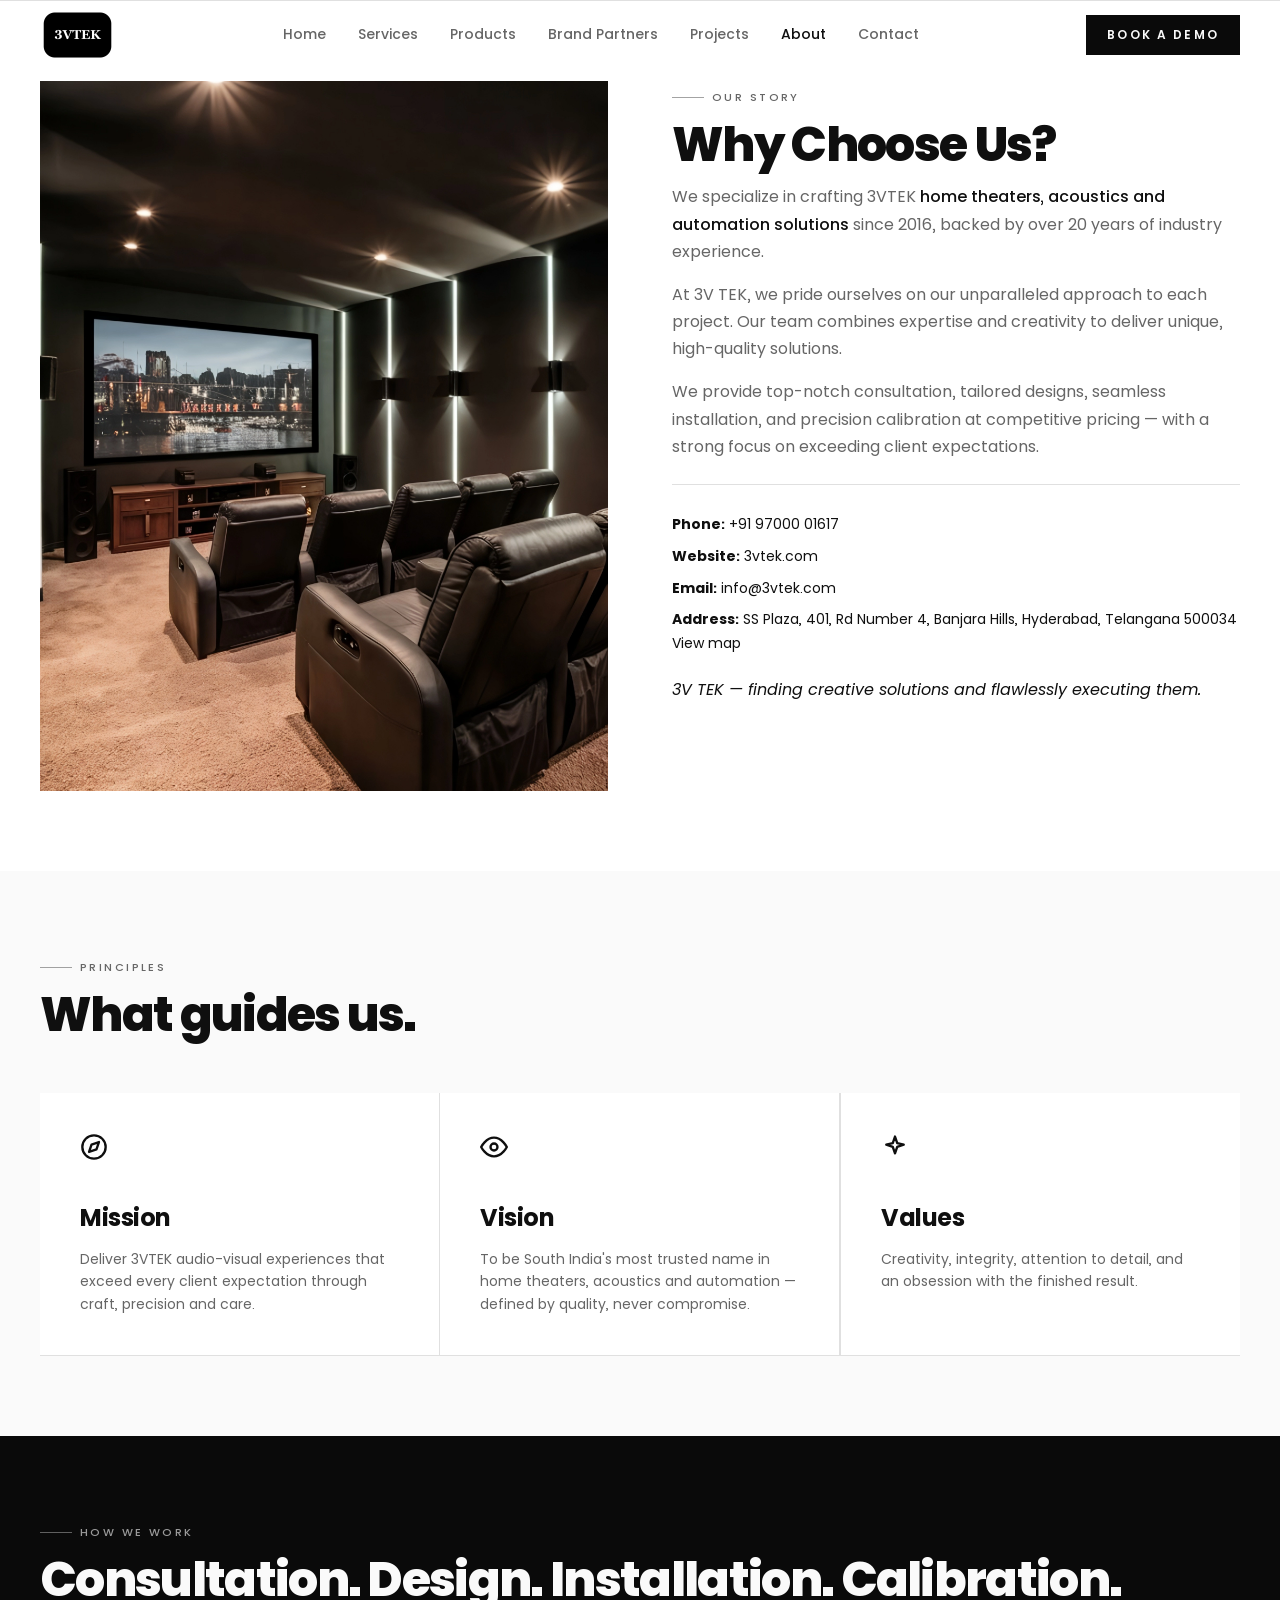
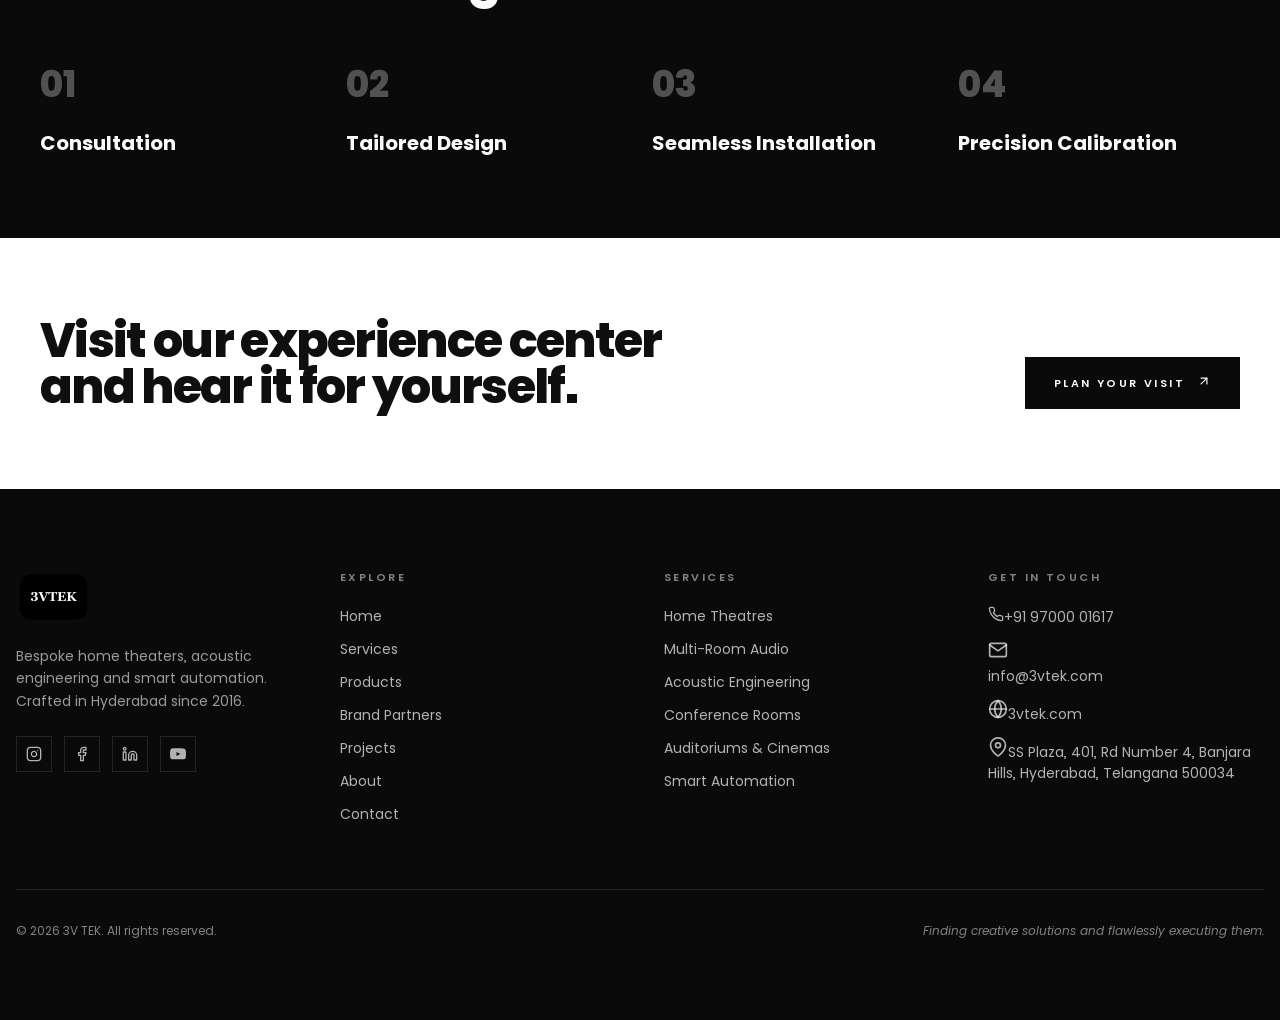
==== commit 08f8586e: "Add files via upload" ====
--- a/about.html
+++ b/about.html
@@ -4,9 +4,9 @@
 <head>
   <meta charset="UTF-8" />
   <meta name="viewport" content="width=device-width, initial-scale=1.0" />
-  <title>About 3V TEK — Bespoke Home Theaters, Acoustics & Automation</title>
+  <title>About 3V TEK — 3VTEK Home Theaters, Acoustics & Automation</title>
   <meta name="description"
-    content="Since 2016 and backed by 20+ years of expertise, 3V TEK delivers bespoke home theaters, acoustic engineering and automation from our Banjara Hills experience center." />
+    content="Since 2016 and backed by 20+ years of expertise, 3V TEK delivers 3VTEK home theaters, acoustic engineering and automation from our Banjara Hills experience center." />
   <link rel="canonical" href="https://3vtek.com/about" />
   <link rel="preconnect" href="https://fonts.googleapis.com" />
   <link rel="preconnect" href="https://fonts.gstatic.com" crossorigin />
@@ -39,7 +39,7 @@
       <div class="reveal story" data-delay="120">
         <span class="eyebrow muted">Our story</span>
         <h2 class="display text-balance">Why Choose Us?</h2>
-        <p>We specialize in crafting bespoke <strong style="color:var(--foreground);font-weight:500;">home theaters,
+        <p>We specialize in crafting 3VTEK <strong style="color:var(--foreground);font-weight:500;">home theaters,
             acoustics and automation solutions</strong> since 2016, backed by over 20 years of industry experience.</p>
         <p>At 3V TEK, we pride ourselves on our unparalleled approach to each project. Our team combines expertise and
           creativity to deliver unique, high-quality solutions.</p>
@@ -94,7 +94,7 @@
     var pr = [{
         Icon: window.ICON.compass,
         t: "Mission",
-        d: "Deliver bespoke audio-visual experiences that exceed every client expectation through craft, precision and care."
+        d: "Deliver 3VTEK audio-visual experiences that exceed every client expectation through craft, precision and care."
       },
       {
         Icon: window.ICON.eye,
